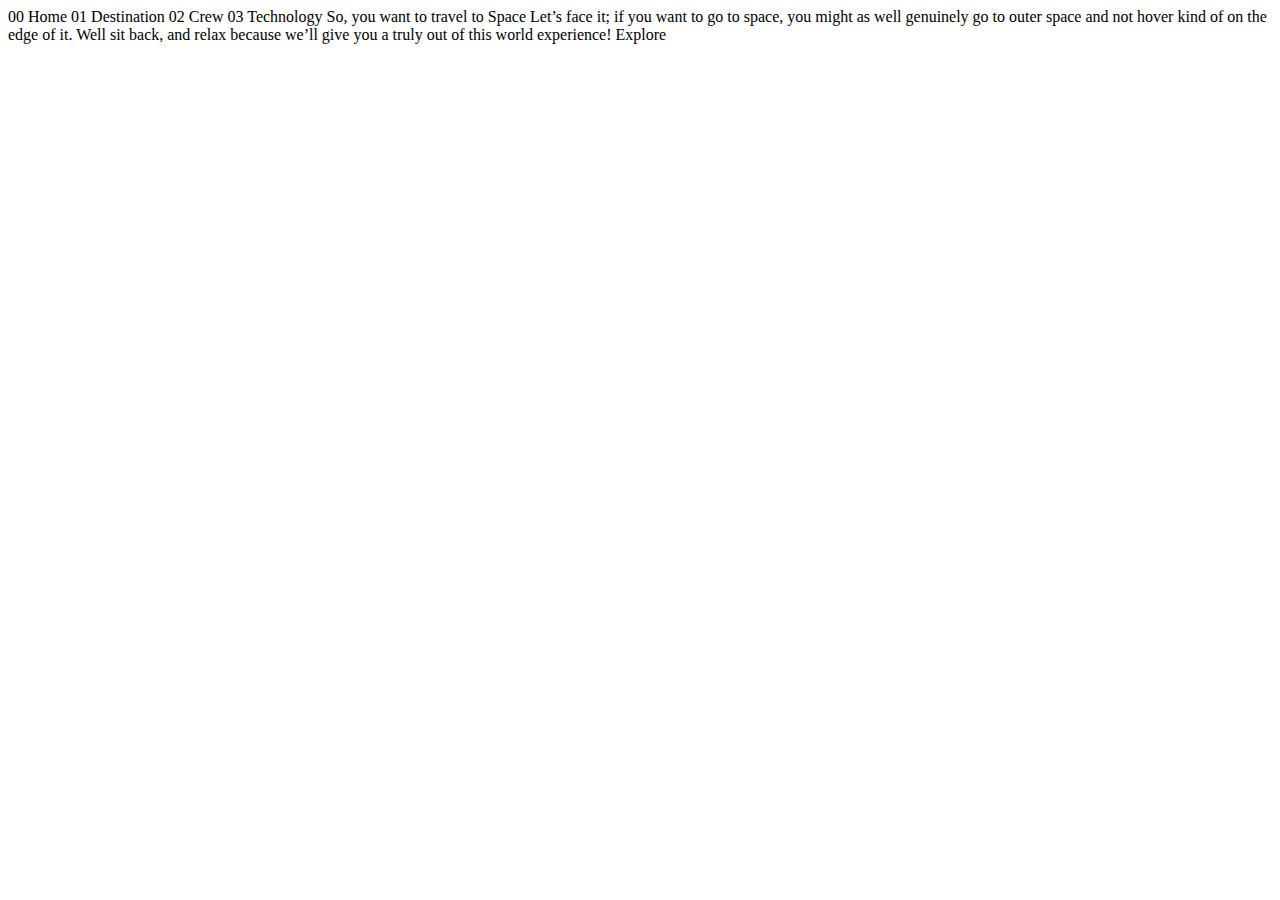
==== starter-code/index.html @ 977ee0e2 "First Commit - with design system ready" ====
<!DOCTYPE html>
<html lang="en">
<head>
  <meta charset="UTF-8">
  <meta name="viewport" content="width=device-width, initial-scale=1.0">

  <link rel="icon" type="image/png" sizes="32x32" href="./assets/favicon-32x32.png">
  
  <title>Frontend Mentor | Space tourism website</title>
</head>
<body>

  00 Home
  01 Destination
  02 Crew
  03 Technology

  So, you want to travel to
  Space
  Let’s face it; if you want to go to space, you might as well genuinely go to 
  outer space and not hover kind of on the edge of it. Well sit back, and relax 
  because we’ll give you a truly out of this world experience!

  Explore

</body>
</html>
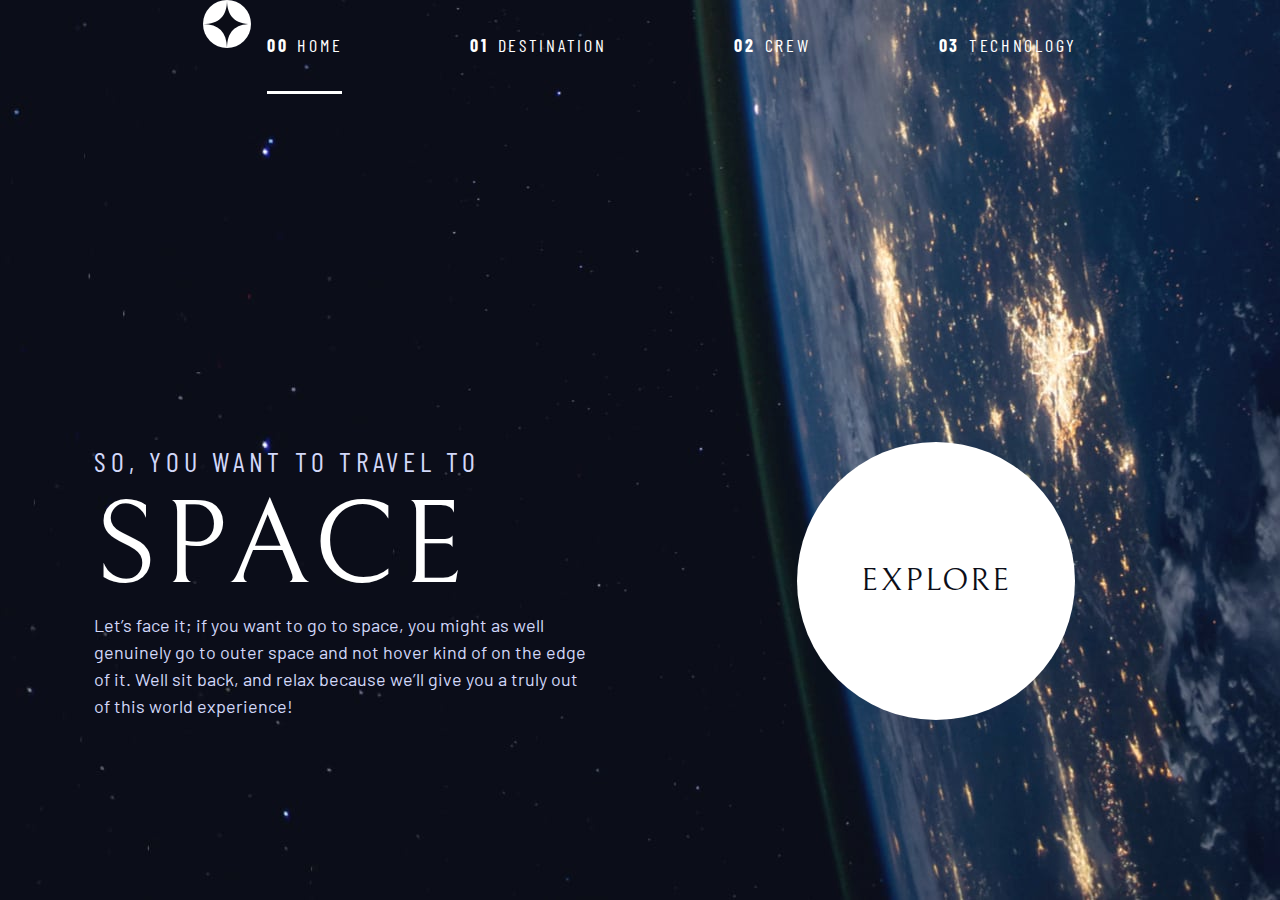
==== commit b7abd563: "Finished Home w/out navigation" ====
--- a/starter-code/index.html
+++ b/starter-code/index.html
@@ -1,27 +1,87 @@
 <!DOCTYPE html>
 <html lang="en">
-<head>
-  <meta charset="UTF-8">
-  <meta name="viewport" content="width=device-width, initial-scale=1.0">
-
-  <link rel="icon" type="image/png" sizes="32x32" href="./assets/favicon-32x32.png">
-  
-  <title>Frontend Mentor | Space tourism website</title>
-</head>
-<body>
-
-  00 Home
-  01 Destination
-  02 Crew
-  03 Technology
-
-  So, you want to travel to
-  Space
-  Let’s face it; if you want to go to space, you might as well genuinely go to 
-  outer space and not hover kind of on the edge of it. Well sit back, and relax 
-  because we’ll give you a truly out of this world experience!
-
-  Explore
-
-</body>
-</html>+	<head>
+		<meta charset="UTF-8" />
+		<meta name="viewport" content="width=device-width, initial-scale=1.0" />
+		<link
+			rel="icon"
+			type="image/png"
+			sizes="32x32"
+			href="./assets/favicon-32x32.png"
+		/>
+		<link rel="preconnect" href="https://fonts.googleapis.com" />
+		<link rel="preconnect" href="https://fonts.gstatic.com" crossorigin />
+		<link
+			href="https://fonts.googleapis.com/css2?family=Barlow+Condensed:wght@400;700&family=Bellefair&family=Barlow:wght@400;700&display=swap"
+			rel="stylesheet"
+		/>
+		<link rel="stylesheet" href="index.css" />
+		<title>Frontend Mentor | Space tourism website</title>
+	</head>
+	<body class="home">
+		<header class="primary-header | container flex">
+			<div>
+				<img
+					src="./assets/shared/logo.svg"
+					alt="space tourism logo"
+					class="logo"
+				/>
+			</div>
+			<nav>
+				<ul class="primary-navigation underline-indicators flex">
+					<li class="active">
+						<a
+							href="index.html"
+							class="text-white uppercase letter-spacing-2 ff-sans-cond"
+							><span>00</span>Home</a
+						>
+					</li>
+					<li>
+						<a
+							href="destination.html"
+							class="text-white uppercase letter-spacing-2 ff-sans-cond"
+							><span>01</span>Destination</a
+						>
+					</li>
+					<li>
+						<a
+							href="crew.html"
+							class="text-white uppercase letter-spacing-2 ff-sans-cond"
+							><span>02</span>Crew</a
+						>
+					</li>
+					<li>
+						<a
+							href="technology.html"
+							class="text-white uppercase letter-spacing-2 ff-sans-cond"
+							><span>03</span>Technology</a
+						>
+					</li>
+				</ul>
+			</nav>
+		</header>
+			<section class="grid-container grid-container--home">
+				<div>
+					<h1
+						class="uppercase ff-sans-cond text-accent fs-500 letter-spacing-1"
+					>
+						So, you want to travel to
+						<span class="ff-serif text-white fs-900 d-block">Space</span>
+					</h1>
+					<p class="text-accent">
+						Let’s face it; if you want to go to space, you might as well
+						genuinely go to outer space and not hover kind of on the edge of it.
+						Well sit back, and relax because we’ll give you a truly out of this
+						world experience!
+					</p>
+				</div>
+				<div>
+					<a
+						href="#"
+						class="large-button | ff-serif uppercase text-dark bg-white"
+						>Explore</a
+					>
+				</div>
+			</section>
+	</body>
+</html>
--- a/starter-code/index.css
+++ b/starter-code/index.css
@@ -0,0 +1,438 @@
+/* ----------------  */
+/* Custom Properties */
+/* ----------------  */
+
+:root {
+	--clr-white: 0 0% 100%;
+	--clr-light: 231 77% 90%;
+	--clr-dark: 230 35% 7%;
+
+	--fs-900: clamp(5rem, 8vw + 1rem, 9.375rem);
+	--fs-800: 3.5rem;
+	--fs-700: 1.5rem;
+	--fs-600: 1rem;
+	--fs-500: 1.75rem;
+	--fs-400: 0.9375rem;
+	--fs-300: 1rem;
+	--fs-200: 0.875rem;
+
+	--ff-serif: 'Bellefair', serif;
+	--ff-sans-cond: 'Barlow Condensed', sans-serif;
+	--ff-sans-normal: 'Barlow', sans-serif;
+}
+
+@media (min-width: 35em) {
+	:root {
+		--fs-800: 5rem;
+		--fs-700: 2.5rem;
+		--fs-600: 1.5rem;
+		--fs-400: 1rem;
+	}
+}
+
+@media (min-width: 45em) {
+	:root {
+		--fs-800: 6.25rem;
+		--fs-700: 3.5rem;
+		--fs-600: 2rem;
+		--fs-400: 1.125rem;
+	}
+}
+
+/* -----------------  */
+/* Reset              */
+/* -----------------  */
+
+/* Box Sizing */
+*,
+*::before,
+*::after {
+	box-sizing: border-box;
+}
+
+/* Reset Margins */
+body,
+h1,
+h2,
+h3,
+h4,
+h5,
+p,
+figure,
+picture {
+	margin: 0;
+}
+
+h1,
+h2,
+h3,
+h4,
+h5,
+h6,
+p {
+	font-weight: 400;
+}
+
+/* Set Up The Body */
+body {
+	font-family: var(--ff-sans-normal);
+	font-size: var(--fs-400);
+	background-color: hsl(var(--clr-dark));
+	color: hsl(var(--clr-white));
+	line-height: 1.5;
+	min-height: 100vh;
+	display: grid;
+	grid-template-rows: min-content 1fr;
+}
+
+/* Make Images Easier to work with */
+img,
+picture {
+	display: block;
+	max-width: 100%;
+}
+
+/* Make form elements Easier */
+input,
+button,
+textarea,
+select {
+	font: inherit;
+}
+
+/* Remove animations for people who've turned them off */
+@media (prefers-reduced-motion: reduce) {
+	*,
+	*::before,
+	*::after {
+		animation-duration: 0.01ms !important;
+		animation-iteration-count: 1 !important;
+		transition-duration: 0.01ms !important;
+		scroll-behavior: auto !important;
+	}
+}
+
+/* -----------------  */
+/* Utility Classes   */
+/* -----------------  */
+
+/* General */
+
+.flex {
+	display: flex;
+	gap: var(--gap, 1rem);
+}
+
+.grid {
+	display: grid;
+	gap: var(--gap, 1rem);
+}
+
+.d-block {
+	display: block;
+}
+
+.flow > *:where(:not(:first-child)) {
+	margin-top: var(--flow-space, 1rem);
+}
+
+.container {
+	padding-inline: 2em;
+	margin-inline: auto;
+	max-width: 80rem;
+}
+
+.grid-container {
+	text-align: center;
+	display: grid;
+	place-items: center;
+	padding-inline: 1rem;
+}
+
+.grid-container * {
+	max-width: 50ch;
+}
+
+@media (min-width: 45em) {
+	.grid-container {
+		text-align: left;
+		grid-template-columns: minmax(1rem, 1fr) repeat(2, minmax(0px, 40rem)) minmax(
+				1rem,
+				1fr
+			);
+		column-gap: var(--container-gap, 2rem);
+	}
+
+	.grid-container *:first-child {
+		grid-column: 2;
+	}
+
+	.grid-container *:last-child {
+		grid-column: 3;
+	}
+
+	.grid-container--home {
+		padding-bottom: max(6rem, 20vh);
+		align-items: end;
+	}
+}
+
+.sr-only {
+	position: absolute;
+	width: 1px;
+	height: 1px;
+	padding: 0;
+	margin: -1px;
+	overflow: hidden;
+	clip: rect(0, 0, 0, 0);
+	white-space: nowrap; /* added line */
+	border: 0;
+}
+
+/* Colors */
+
+.bg-dark {
+	background-color: hsl(var(--clr-dark));
+}
+.bg-accent {
+	background-color: hsl(var(--clr-light));
+}
+.bg-white {
+	background-color: hsl(var(--clr-white));
+}
+
+.text-dark {
+	color: hsl(var(--clr-dark));
+}
+.text-accent {
+	color: hsl(var(--clr-light));
+}
+.text-white {
+	color: hsl(var(--clr-white));
+}
+
+.example-component {
+	background-color: hsl(var(--clr-light) / 0.2);
+}
+
+/* Typography */
+
+.ff-serif {
+	font-family: var(--ff-serif);
+}
+.ff-sans-cond {
+	font-family: var(--ff-sans-cond);
+}
+.ff-sans-normal {
+	font-family: var(--ff-sans-normal);
+}
+
+.letter-spacing-1 {
+	letter-spacing: 4.75px;
+}
+.letter-spacing-2 {
+	letter-spacing: 2.7px;
+}
+.letter-spacing-3 {
+	letter-spacing: 2.35px;
+}
+
+.uppercase {
+	text-transform: uppercase;
+}
+
+.fs-900 {
+	font-size: var(--fs-900);
+}
+.fs-800 {
+	font-size: var(--fs-800);
+}
+.fs-700 {
+	font-size: var(--fs-700);
+}
+.fs-600 {
+	font-size: var(--fs-600);
+}
+.fs-500 {
+	font-size: var(--fs-500);
+}
+.fs-400 {
+	font-size: var(--fs-400);
+}
+.fs-300 {
+	font-size: var(--fs-300);
+}
+.fs-200 {
+	font-size: var(--fs-200);
+}
+
+.fs-900,
+.fs-800,
+.fs-700,
+.fs-600 {
+	line-height: 1.1;
+}
+
+.numbered-title {
+	font-family: var(--ff-sans-cond);
+	font-size: var(--fs-500);
+	text-transform: uppercase;
+	letter-spacing: 4.72px;
+}
+
+.numbered-title span {
+	margin-right: 0.5em;
+	font-weight: 700;
+	color: hsl(var(--clr-white) / 25%);
+}
+
+/* ----------------  */
+/* Components        */
+/* ----------------  */
+
+.large-button {
+	font-size: 2rem;
+	position: relative;
+	display: inline-grid;
+	z-index: 1;
+	place-items: center;
+	padding: 0 2em;
+	border-radius: 50%;
+	aspect-ratio: 1;
+	text-decoration: none;
+	letter-spacing: 2px;
+}
+
+.large-button::after {
+	content: '';
+	position: absolute;
+	z-index: -1;
+	width: 100%;
+	height: 100%;
+	background-color: hsl(var(--clr-white) / 0.15);
+	border-radius: inherit;
+	opacity: 0;
+	transition: opacity 500ms linear, transform 750ms ease-in-out;
+}
+
+.large-button:hover::after,
+.large-button:focus::after {
+	transform: scale(1.5);
+	opacity: 1;
+}
+
+.primary-navigation {
+	--gap: 8rem;
+	--underline-gap: 2rem;
+	list-style: none;
+	padding: 0;
+	margin: 0;
+}
+
+.primary-navigation a {
+	text-decoration: none;
+}
+
+.primary-navigation a > span {
+	font-weight: 700;
+	margin-right: 0.5em;
+}
+
+.underline-indicators > * {
+	cursor: pointer;
+	padding: var(--underline-gap, 1rem) 0;
+	border: 0;
+	border-bottom: 0.2rem solid hsl(var(--clr-white) / 0);
+}
+
+.underline-indicators > *:hover,
+.underline-indicators > *:focus {
+	border-color: hsl(var(--clr-white) / 0.5);
+}
+
+.underline-indicators > .active,
+.underline-indicators > [aria-selected='true'] {
+	color: hsl(var(--clr-white) / 1);
+	border-color: hsl(var(--clr-white) / 1);
+}
+
+.tab-list {
+	--gap: 2rem;
+}
+
+.dot-indicators > * {
+	cursor: pointer;
+	border: 0;
+	border-radius: 50%;
+	aspect-ratio: 1;
+	padding: 0.5em;
+	background-color: hsl(var(--clr-white) / 0.25);
+}
+
+.dot-indicators > *:hover,
+.dot-indicators > *:focus {
+	background-color: hsl(var(--clr-white) / 0.5);
+}
+
+.dot-indicators > [aria-selected='true'] {
+	background-color: hsl(var(--clr-white) / 1);
+}
+
+.number-indicators {
+	display: flex;
+	flex-direction: column;
+	align-items: start;
+	gap: var(--gap);
+}
+
+.number-indicators > * {
+	cursor: pointer;
+	display: grid;
+	place-content: center;
+	aspect-ratio: 1;
+	width: 80px;
+	height: 80px;
+	color: hsl(var(--clr-white) / 1);
+	background-color: hsl(var(--clr-dark) / 1);
+	border-radius: 50%;
+	border: 1px solid hsl(var(--clr-white) / 0.25);
+	padding: 1.325rem;
+}
+
+.number-indicators > *:hover,
+.number-indicators > *:focus {
+	border-color: hsl(var(--clr-white) / 0.5);
+}
+
+.number-indicators > [aria-selected='true'] {
+	background-color: hsl(var(--clr-white) / 1);
+	color: hsl(var(--clr-dark) / 1);
+}
+
+/* ---------------------------  */
+/* Page Specific Background     */
+/* ---------------------------  */
+
+body {
+	background-size: cover;
+	background-position: bottom center;
+}
+
+/* home */
+
+.home {
+	background-image: url(./assets/home/background-home-mobile.jpg);
+}
+
+@media (min-width: 35em) {
+	.home {
+    background-position: center center;
+		background-image: url(./assets/home/background-home-tablet.jpg);
+	}
+}
+
+@media (min-width: 45em) {
+	.home {
+		background-image: url(./assets/home/background-home-desktop.jpg);
+	}
+}
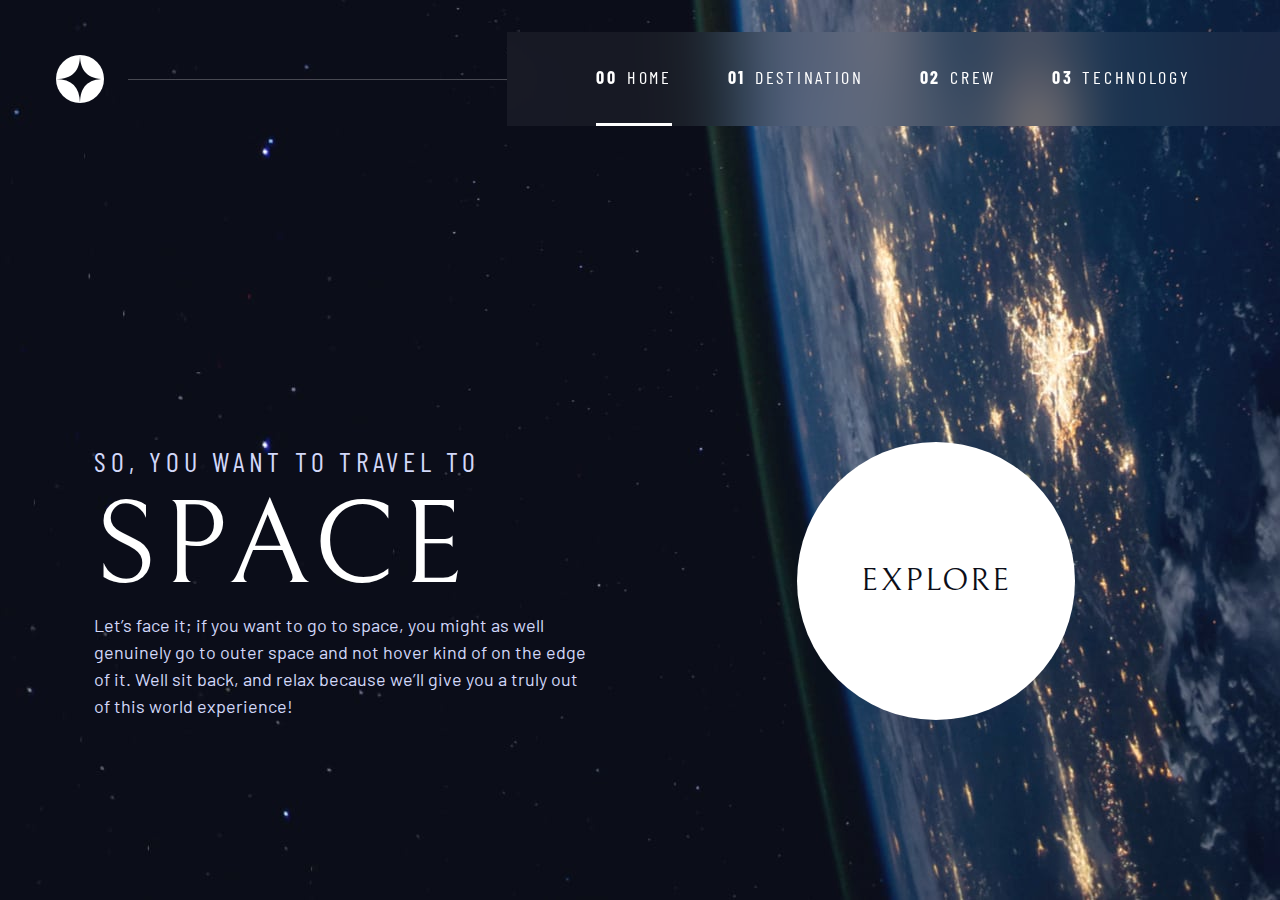
==== commit 1b732e1c: "finished navigation for all sizes" ====
--- a/starter-code/index.html
+++ b/starter-code/index.html
@@ -16,10 +16,12 @@
 			rel="stylesheet"
 		/>
 		<link rel="stylesheet" href="index.css" />
+		<script src="index.js" defer></script>
 		<title>Frontend Mentor | Space tourism website</title>
 	</head>
 	<body class="home">
-		<header class="primary-header | container flex">
+		<a class="skip-to-content" href="#main">Skip to content</a>
+		<header class="primary-header | flex">
 			<div>
 				<img
 					src="./assets/shared/logo.svg"
@@ -27,61 +29,69 @@
 					class="logo"
 				/>
 			</div>
+			<button
+				class="mobile-nav-toggle"
+				aria-controls="primary-navigation"
+				aria-expanded="false"
+			>
+				<span class="sr-only">Menu</span>
+			</button>
 			<nav>
-				<ul class="primary-navigation underline-indicators flex">
+				<ul
+					id="primary-navigation"
+					class="primary-navigation underline-indicators flex"
+					data-visible="false"
+				>
 					<li class="active">
 						<a
 							href="index.html"
 							class="text-white uppercase letter-spacing-2 ff-sans-cond"
-							><span>00</span>Home</a
+							><span aria-hidden="true">00</span>Home</a
 						>
 					</li>
 					<li>
 						<a
 							href="destination.html"
 							class="text-white uppercase letter-spacing-2 ff-sans-cond"
-							><span>01</span>Destination</a
+							><span aria-hidden="true">01</span>Destination</a
 						>
 					</li>
 					<li>
 						<a
 							href="crew.html"
 							class="text-white uppercase letter-spacing-2 ff-sans-cond"
-							><span>02</span>Crew</a
+							><span aria-hidden="true">02</span>Crew</a
 						>
 					</li>
 					<li>
 						<a
 							href="technology.html"
 							class="text-white uppercase letter-spacing-2 ff-sans-cond"
-							><span>03</span>Technology</a
+							><span aria-hidden="true">03</span>Technology</a
 						>
 					</li>
 				</ul>
 			</nav>
 		</header>
-			<section class="grid-container grid-container--home">
-				<div>
-					<h1
-						class="uppercase ff-sans-cond text-accent fs-500 letter-spacing-1"
-					>
-						So, you want to travel to
-						<span class="ff-serif text-white fs-900 d-block">Space</span>
-					</h1>
-					<p class="text-accent">
-						Let’s face it; if you want to go to space, you might as well
-						genuinely go to outer space and not hover kind of on the edge of it.
-						Well sit back, and relax because we’ll give you a truly out of this
-						world experience!
-					</p>
-				</div>
-				<div>
-					<a
-						href="#"
-						class="large-button | ff-serif uppercase text-dark bg-white"
-						>Explore</a
-					>
-				</div>
-			</section>
+
+		<main id="main" class="grid-container grid-container--home">
+			<div>
+				<h1 class="uppercase ff-sans-cond text-accent fs-500 letter-spacing-1">
+					So, you want to travel to
+					<span class="ff-serif text-white fs-900 d-block">Space</span>
+				</h1>
+				<p class="text-accent">
+					Let’s face it; if you want to go to space, you might as well genuinely
+					go to outer space and not hover kind of on the edge of it. Well sit
+					back, and relax because we’ll give you a truly out of this world
+					experience!
+				</p>
+			</div>
+			<div>
+				<a href="#" class="large-button | ff-serif uppercase text-dark bg-white"
+					>Explore</a
+				>
+			</div>
+		</main>
 	</body>
 </html>
--- a/starter-code/index.css
+++ b/starter-code/index.css
@@ -83,6 +83,7 @@
 	min-height: 100vh;
 	display: grid;
 	grid-template-rows: min-content 1fr;
+	overflow-x: hidden;
 }
 
 /* Make Images Easier to work with */
@@ -187,6 +188,21 @@
 	clip: rect(0, 0, 0, 0);
 	white-space: nowrap; /* added line */
 	border: 0;
+}
+
+.skip-to-content {
+	position: absolute;
+	z-index: 9999;
+	background-color: hsl(var(--clr-white));
+	color: hsl(var(--clr-dark));
+	padding: 0.5em 1em;
+	margin-inline: auto;
+	transform: translateY(-100%);
+  transition: transform 500ms ease-in-out;
+}
+
+.skip-to-content:focus {
+	transform: translateY(0);
 }
 
 /* Colors */
@@ -321,12 +337,31 @@
 	opacity: 1;
 }
 
+/* Primary Header */
+
+.logo {
+	margin: 1.5rem clamp(1.5rem, 5vw, 3.5rem);
+}
+
+.primary-header {
+	align-items: center;
+	justify-content: space-between;
+}
+
 .primary-navigation {
-	--gap: 8rem;
+	--gap: clamp(1.5rem, 5vw, 3.5rem);
 	--underline-gap: 2rem;
 	list-style: none;
 	padding: 0;
 	margin: 0;
+	background-color: hsl(var(--clr-dark) / 0.95);
+}
+
+@supports (backdrop-filter: blur(2rem)) {
+	.primary-navigation {
+		background-color: hsl(var(--clr-white) / 0.05);
+		backdrop-filter: blur(2rem);
+	}
 }
 
 .primary-navigation a {
@@ -336,6 +371,90 @@
 .primary-navigation a > span {
 	font-weight: 700;
 	margin-right: 0.5em;
+}
+
+.mobile-nav-toggle {
+	display: none;
+}
+
+@media (max-width: 35rem) {
+	.primary-navigation {
+		--underline-gap: 0.5rem;
+		position: fixed;
+		z-index: 1000;
+		inset: 0 0 0 30%;
+		list-style: none;
+		padding: min(20rem, 15vh) 2rem;
+		margin: 0;
+		flex-direction: column;
+		transform: translateX(100%);
+		transition: transform 500ms ease-in-out;
+	}
+
+	.primary-navigation[data-visible='true'] {
+		transform: translateX(0);
+	}
+
+	.mobile-nav-toggle {
+		display: block;
+		position: absolute;
+		z-index: 2000;
+		right: 1rem;
+		top: 2rem;
+		background-color: transparent;
+		background-image: url(./assets/shared/icon-hamburger.svg);
+		background-repeat: no-repeat;
+		background-position: center;
+		width: 1.5rem;
+		aspect-ratio: 1;
+		border: 0;
+	}
+
+	.mobile-nav-toggle[aria-expanded='true'] {
+		background-image: url(./assets/shared/icon-close.svg);
+	}
+
+	.primary-navigation.underline-indicators > .active {
+		border: 0;
+	}
+
+	.mobile-nav-toggle:focus-visible {
+		outline: 5px solid red;
+		outline-offset: 5px;
+	}
+}
+
+@media (min-width: 35em) {
+	.primary-navigation {
+		padding-inline: clamp(3rem, 7vw, 7rem);
+	}
+}
+
+@media (min-width: 35em) and (max-width: 44.99em) {
+	.primary-navigation a > span {
+		display: none;
+	}
+}
+
+@media (min-width: 45em) {
+	.primary-header::after {
+		content: '';
+		display: block;
+		position: relative;
+		height: 1px;
+		width: 100%;
+		background-color: hsl(var(--clr-white) / 0.25);
+		order: 1;
+		margin-right: -2.5rem;
+	}
+
+	nav {
+		order: 2;
+	}
+
+	.primary-navigation {
+		margin-block: 2rem;
+	}
 }
 
 .underline-indicators > * {
@@ -426,7 +545,7 @@
 
 @media (min-width: 35em) {
 	.home {
-    background-position: center center;
+		background-position: center center;
 		background-image: url(./assets/home/background-home-tablet.jpg);
 	}
 }
